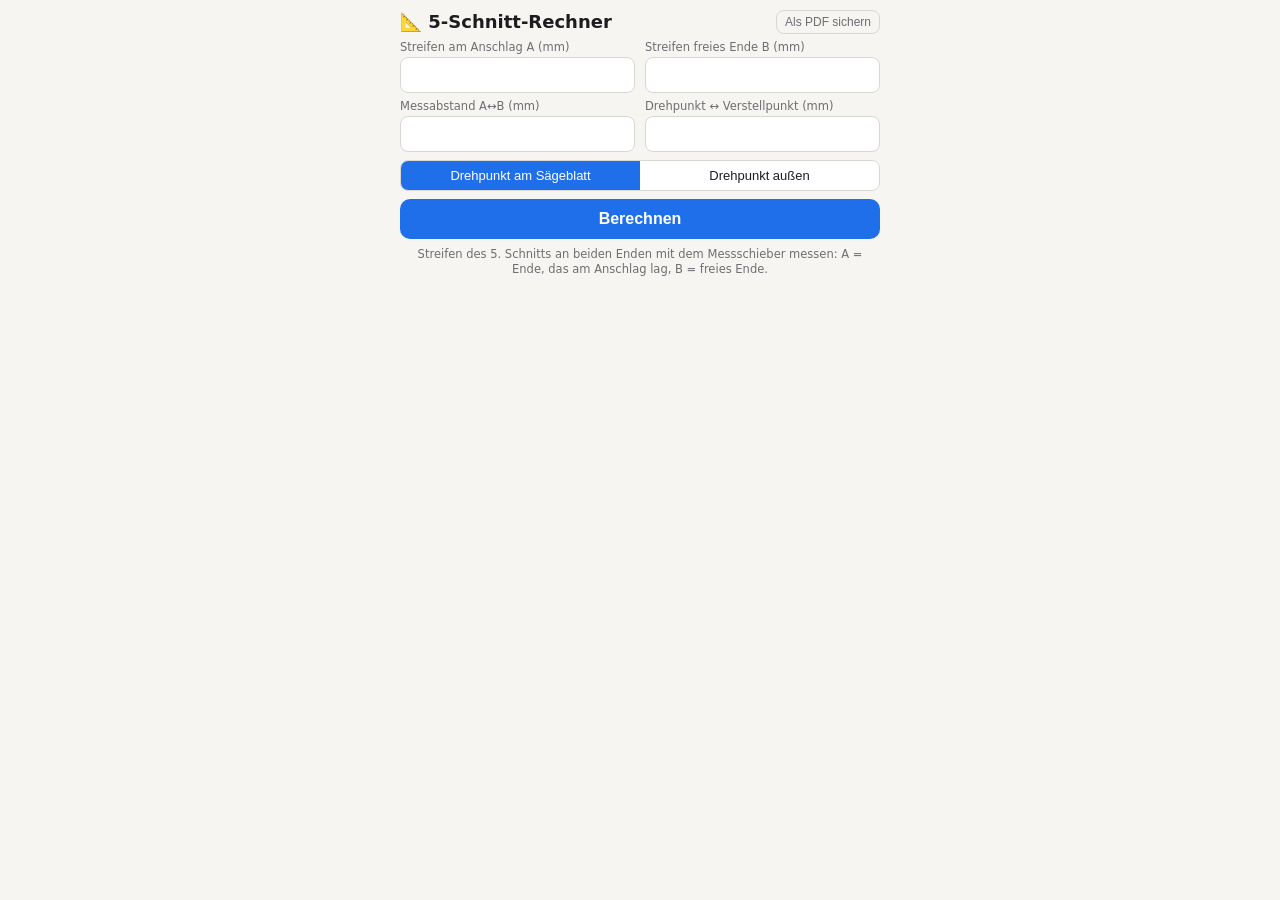
==== 5-cut/index.html @ 009a2e44 "index.html erstellen" ====
<!DOCTYPE html>
<html lang="de">
<head>
<meta charset="utf-8">
<meta name="viewport" content="width=device-width, initial-scale=1, viewport-fit=cover">
<title>5-Cut</title>
<meta name="tool-icon" content="📐">
<link rel="stylesheet" href="../print.css" media="print">
<style>
:root{--bg:#f6f5f2;--card:#fff;--tx:#1d1d1f;--mu:#6e6e73;--ln:#d9d7d2;--ac:#1f6feb;--ok:#1a7f37;--bad:#c62828;--wood:#ead5aa;--woodln:#b8955a;--fence:#5a5a5a;--blade:#d93025}
@media (prefers-color-scheme:dark){:root{--bg:#121212;--card:#1e1e1e;--tx:#f2f2f2;--mu:#9a9a9f;--ln:#333;--ac:#4c8dff;--ok:#3fb950;--bad:#ff6b6b;--wood:#6b5536;--woodln:#a88a5a;--fence:#9a9a9a;--blade:#ff5a4f}}
*{box-sizing:border-box}
body{margin:0;background:var(--bg);color:var(--tx);font:15px/1.3 -apple-system,system-ui,sans-serif;padding:max(10px,env(safe-area-inset-top)) 14px 14px}
main{max-width:480px;margin:0 auto}
header{display:flex;justify-content:space-between;align-items:center;margin-bottom:6px}
h1{font-size:18px;margin:0}
.ghost{background:none;border:1px solid var(--ln);color:var(--mu);border-radius:8px;padding:4px 8px;font-size:12px}
.grid{display:grid;grid-template-columns:1fr 1fr;gap:6px 10px}
label{font-size:11.5px;color:var(--mu);display:block}
input{width:100%;font-size:17px;padding:7px 8px;border:1px solid var(--ln);border-radius:8px;background:var(--card);color:var(--tx);margin-top:2px;-webkit-appearance:none}
.seg{display:flex;margin-top:8px;border:1px solid var(--ln);border-radius:8px;overflow:hidden}
.seg button{flex:1;border:0;background:var(--card);color:var(--tx);padding:7px 4px;font-size:13px}
.seg button.on{background:var(--ac);color:#fff}
.calc{width:100%;margin-top:8px;padding:11px;font-size:16px;font-weight:600;border:0;border-radius:10px;background:var(--ac);color:#fff}
.card{background:var(--card);border:1px solid var(--ln);border-radius:12px;padding:8px 10px;margin-top:8px}
.big{font-size:22px;font-weight:700}
.sub{font-size:12.5px;color:var(--mu)}
.dir{font-size:13.5px;font-weight:600}
svg{display:block;width:100%;height:auto}
.row{display:grid;grid-template-columns:1fr 1fr;gap:8px}
.row .card{margin-top:0;padding:6px 8px}
.cap{font-size:12.5px;text-align:center}
.cap b{font-size:14px}
.err{color:var(--bad)}
.okc{color:var(--ok)}
.hint{font-size:11.5px;color:var(--mu);margin-top:8px;text-align:center}
.printdate{display:none}
@media print{.printdate{display:block;font-size:12px;color:#666}.ghost,.calc{display:none}}
</style>
</head>
<body>
<main>
<header>
  <h1>📐 5-Schnitt-Rechner</h1>
  <button class="ghost" onclick="window.print()">Als PDF sichern</button>
</header>
<p class="printdate" id="printdate"></p>

<div class="grid">
  <div><label for="a">Streifen am Anschlag A (mm)</label><input id="a" type="text" inputmode="decimal" autocomplete="off"></div>
  <div><label for="b">Streifen freies Ende B (mm)</label><input id="b" type="text" inputmode="decimal" autocomplete="off"></div>
  <div><label for="l">Messabstand A↔B (mm)</label><input id="l" type="text" inputmode="decimal" autocomplete="off"></div>
  <div><label for="d">Drehpunkt ↔ Verstellpunkt (mm)</label><input id="d" type="text" inputmode="decimal" autocomplete="off"></div>
</div>
<div class="seg" id="seg">
  <button data-p="near">Drehpunkt am Sägeblatt</button>
  <button data-p="far">Drehpunkt außen</button>
</div>
<button class="calc" id="calc">Berechnen</button>

<div id="out"><p class="hint">Streifen des 5. Schnitts an beiden Enden mit dem Messschieber messen: A = Ende, das am Anschlag lag, B = freies Ende.</p></div>
</main>

<script>
const KEY='temptoy-fivecut';
const F=['a','b','l','d'];
let st={a:'',b:'',l:'',d:'',p:'near'};

function load(){
  try{const m=location.hash.match(/s=([^&]+)/);
    if(m){Object.assign(st,JSON.parse(decodeURIComponent(escape(atob(m[1])))));return;}}catch(e){}
  try{const s=localStorage.getItem(KEY);if(s)Object.assign(st,JSON.parse(s));}catch(e){}
}
function save(){
  const j=JSON.stringify(st);
  try{localStorage.setItem(KEY,j);}catch(e){}
  try{history.replaceState(null,'','#s='+btoa(unescape(encodeURIComponent(j))));}catch(e){}
}
const num=v=>parseFloat(String(v).trim().replace(',','.'));
const fmt=(x,n=4)=>x.toLocaleString('de-DE',{minimumFractionDigits:n,maximumFractionDigits:n});

function paintSeg(){document.querySelectorAll('#seg button').forEach(b=>b.classList.toggle('on',b.dataset.p===st.p));}

function fenceSvg(pNear,up,adjTxt){
  // Werkstück oben, Anschlag darunter, Sägeblatt rechts
  const y=86, bx=272, nearX=250, farX=30;
  const px=pNear?nearX:farX, ax=pNear?farX:nearX;
  const ay2=up?52:122;
  const gy=up?y-16:y+16;
  const lx=ax<150?ax+10:ax-10, anchor=ax<150?'start':'end';
  return `<svg viewBox="0 0 340 130" role="img" aria-label="Verstellrichtung">
  <defs><marker id="ar" markerWidth="8" markerHeight="8" refX="4" refY="4" orient="auto"><path d="M0,0 L8,4 L0,8 z" fill="var(--ac)"/></marker></defs>
  <rect x="20" y="28" width="${bx-24}" height="${y-6-28}" fill="var(--wood)" stroke="var(--woodln)"/>
  <text x="${(20+bx-4)/2}" y="50" text-anchor="middle" font-size="12" fill="var(--tx)" opacity=".7">Werkstück</text>
  <rect x="${bx-2}" y="6" width="6" height="118" fill="var(--blade)" rx="2"/>
  <text x="${bx+8}" y="18" font-size="11" fill="var(--blade)">Blatt</text>
  <rect x="14" y="${y-6}" width="${bx-18}" height="12" fill="var(--fence)" rx="2"/>
  <line x1="${px}" y1="${y}" x2="${ax}" y2="${gy}" stroke="var(--ac)" stroke-width="2" stroke-dasharray="5 4"/>
  <circle cx="${px}" cy="${y}" r="6" fill="var(--card)" stroke="var(--tx)" stroke-width="2"/>
  <text x="${px}" y="${y+24}" text-anchor="middle" font-size="11" fill="var(--tx)">Drehpunkt</text>
  <line x1="${ax}" y1="${y}" x2="${ax}" y2="${ay2}" stroke="var(--ac)" stroke-width="3" marker-end="url(#ar)"/>
  <text x="${lx}" y="${up?66:116}" text-anchor="${anchor}" font-size="13" font-weight="700" fill="var(--ac)">${adjTxt}</text>
</svg>`;
}

function devSvg(obtuse){
  const s=obtuse?20:-20;
  return `<svg viewBox="0 0 160 105" role="img" aria-label="Winkelabweichung">
  <polygon points="12,92 108,92 ${108+s},18 12,18" fill="var(--wood)" stroke="var(--woodln)"/>
  <line x1="108" y1="92" x2="108" y2="10" stroke="var(--mu)" stroke-dasharray="3 3"/>
  <line x1="108" y1="92" x2="${108+s}" y2="18" stroke="var(--bad)" stroke-width="2.5"/>
  <rect x="4" y="92" width="${120}" height="8" fill="var(--fence)" rx="1"/>
  <line x1="108" y1="14" x2="${108+s}" y2="14" stroke="var(--bad)" stroke-width="1.5"/>
  <text x="${108+s/2}" y="10" text-anchor="middle" font-size="10" fill="var(--bad)">Δ</text>
  <text x="${100}" y="88" text-anchor="end" font-size="9" fill="var(--mu)">${obtuse?'&gt; 90°':'&lt; 90°'}</text>
</svg>`;
}

function calc(){
  const A=num(st.a),B=num(st.b),L=num(st.l),D=num(st.d);
  const out=document.getElementById('out');
  if([A,B,L,D].some(isNaN)){out.innerHTML='<p class="hint err">Bitte alle vier Werte eingeben.</p>';return;}
  if(L<=0||D<=0){out.innerHTML='<p class="hint err">Messabstand und Drehpunktabstand müssen größer 0 sein.</p>';return;}
  const delta=A-B;            // >0: Streifen am Anschlag breiter
  const t=delta/(4*L);        // tan(Winkelfehler) je Schnitt
  const eDeg=Math.atan(t)*180/Math.PI;
  const adj=Math.abs(D*t);
  const d100=Math.abs(100*t), d1000=Math.abs(1000*t);
  if(adj<0.00005&&d1000<0.00005){
    out.innerHTML='<div class="card"><div class="big okc">✓ 90° – passt</div><div class="sub">Keine messbare Abweichung, nichts verstellen.</div></div>';return;
  }
  const pNear=st.p==='near';
  const obtuse=delta>0;       // Winkel am Werkstück > 90°
  const up=(obtuse===pNear);  // Verstellpunkt zum Werkstück hin
  const endName=pNear?'Äußeres Anschlagende':'Anschlagende am Sägeblatt';
  const dirTxt=up?'zum Werkstück hin':'vom Werkstück weg';
  const angTxt=fmt(90+eDeg)+'°';
  out.innerHTML=`
  <div class="card">
    <div class="sub">Anschlag verstellen um</div>
    <div class="big">${fmt(adj)} mm</div>
    <div class="dir">${endName} ${dirTxt}</div>
    ${fenceSvg(pNear,up,fmt(adj)+' mm')}
    <div class="sub">Winkel am Werkstück aktuell ${angTxt} (Fehler ${fmt(Math.abs(eDeg))}°) · Darstellung überhöht</div>
  </div>
  <div class="card" style="padding:6px 8px 8px">
    <div class="sub" style="margin-bottom:4px">Abweichung von 90° – Schnittkante läuft ${obtuse?'nach außen (Winkel stumpf)':'nach innen (Winkel spitz)'}</div>
    <div class="row">
      <div class="card">${devSvg(obtuse)}<div class="cap">auf 100 mm<br><b>${fmt(d100)} mm</b></div></div>
      <div class="card">${devSvg(obtuse)}<div class="cap">auf 1000 mm<br><b>${fmt(d1000)} mm</b></div></div>
    </div>
  </div>`;
}

load();
F.forEach(k=>{const el=document.getElementById(k);el.value=st[k]||'';
  el.addEventListener('input',()=>{st[k]=el.value;save();});});
document.querySelectorAll('#seg button').forEach(b=>b.addEventListener('click',()=>{st.p=b.dataset.p;paintSeg();save();}));
paintSeg();
document.getElementById('calc').addEventListener('click',()=>{document.activeElement.blur();calc();});
document.getElementById('printdate').textContent='Stand: '+new Date().toLocaleString('de-DE');
</script>
</body>
</html>
---- print.css ----
/* ============================================================
   TempToy · gemeinsames Drucklayout
   Liegt im Wurzelverzeichnis von lauwerk/TempToy.
   Einbindung in jeder Unterseite (z. B. /pizza/index.html):

     <link rel="stylesheet" href="../print.css" media="print">

   media="print" sorgt dafür, dass die Datei nur beim Drucken
   geladen wird und die Bildschirmansicht nicht beeinflusst.

   Erwartetes Klassen-Vokabular der Seiten:
     .wrap        äußerer Container
     .toolbar     Knopfleiste (wird im Druck ausgeblendet)
     .btn         Knöpfe (ausgeblendet)
     .card .bcard Ergebniskarten
     .verdict     Fazit-Kasten, .verdict.cool für kühle Variante
     .matrix      Tabellen
     .field       Beschriftung + Eingabe
     .val         Wertanzeige innerhalb einer Beschriftung
     .printonly   nur im Ausdruck sichtbar (Datumsstempel)
     .no-print    im Ausdruck ausblenden
   ============================================================ */

@page{ margin:14mm }

@media print{

  /* --- Papier statt Bildschirm --- */
  :root{
    --soot:#fff; --panel:#fff; --line:#C9C2B8;
    --chalk:#14110F; --muted:#5E564F; --ash:#3A342F;
    --flame:#0B5FA6; --flame-dim:#0B5FA6;
    --ember:#A8410F; --ember-dim:#A8410F;
  }
  html,body{ background:#fff !important; color:#14110F !important }
  body{ padding:0; font-size:11pt; line-height:1.45 }
  .wrap{ max-width:none }

  /* --- Bedienelemente raus --- */
  .toolbar,.btn,.no-print,#saveState{ display:none !important }
  input[type=range]{ display:none !important }
  button{ display:none !important }

  /* --- Eingabewerte als Text lesbar machen --- */
  .field label{ margin-bottom:0 }
  .field .val{ float:none; margin-left:6px; font-weight:700 }
  input[type=number],input[type=text]{
    border:none !important; background:none !important;
    color:#14110F !important; padding:2px; font-weight:700;
    -webkit-appearance:none; appearance:none;
  }

  /* --- nur im Ausdruck --- */
  .printonly{ display:block !important;
    font-family:'JetBrains Mono',ui-monospace,monospace;
    font-size:9pt; color:#5E564F; margin:8px 0 0 }

  /* --- Struktur --- */
  h1{ color:#14110F !important }
  h1 .b{ color:#0B5FA6 !important }
  h1 .o{ color:#A8410F !important }
  h2{ color:#5E564F !important; border-color:#C9C2B8 !important }
  .partlabel.obj{ background:#0B5FA6 !important; color:#fff !important }
  .partlabel.sub{ background:#A8410F !important; color:#fff !important }
  .partlabel.br { background:#3A342F !important; color:#fff !important }

  /* --- Blöcke nicht über Seitenumbrüche zerreißen --- */
  .card,.bcard,.verdict,figure,.brow,.part{
    break-inside:avoid; page-break-inside:avoid;
  }
  .card,.bcard{ background:#fff !important; border:1px solid #C9C2B8 !important }
  .big{ color:#0B5FA6 !important }
  .verdict{ background:#F7F5F1 !important; border-left-color:#A8410F !important }
  .verdict.cool{ border-left-color:#0B5FA6 !important }

  /* --- Balken und Füllstände --- */
  .brow .track,.tank .bar{ background:#F0EDE8 !important; border-color:#C9C2B8 !important }
  .brow .fill{ background:#A8410F !important }
  .tank .fill{ background:#0B5FA6 !important }

  /* --- Tabellen --- */
  .matrix td,.matrix th{ border-color:#C9C2B8 !important }
  .matrix th{ color:#5E564F !important }
  thead{ display:table-header-group }

  /* --- Fußzeile --- */
  footer{ color:#5E564F !important; border-color:#C9C2B8 !important }

  /* --- Farbflächen wirklich drucken --- */
  *{ -webkit-print-color-adjust:exact; print-color-adjust:exact }
}
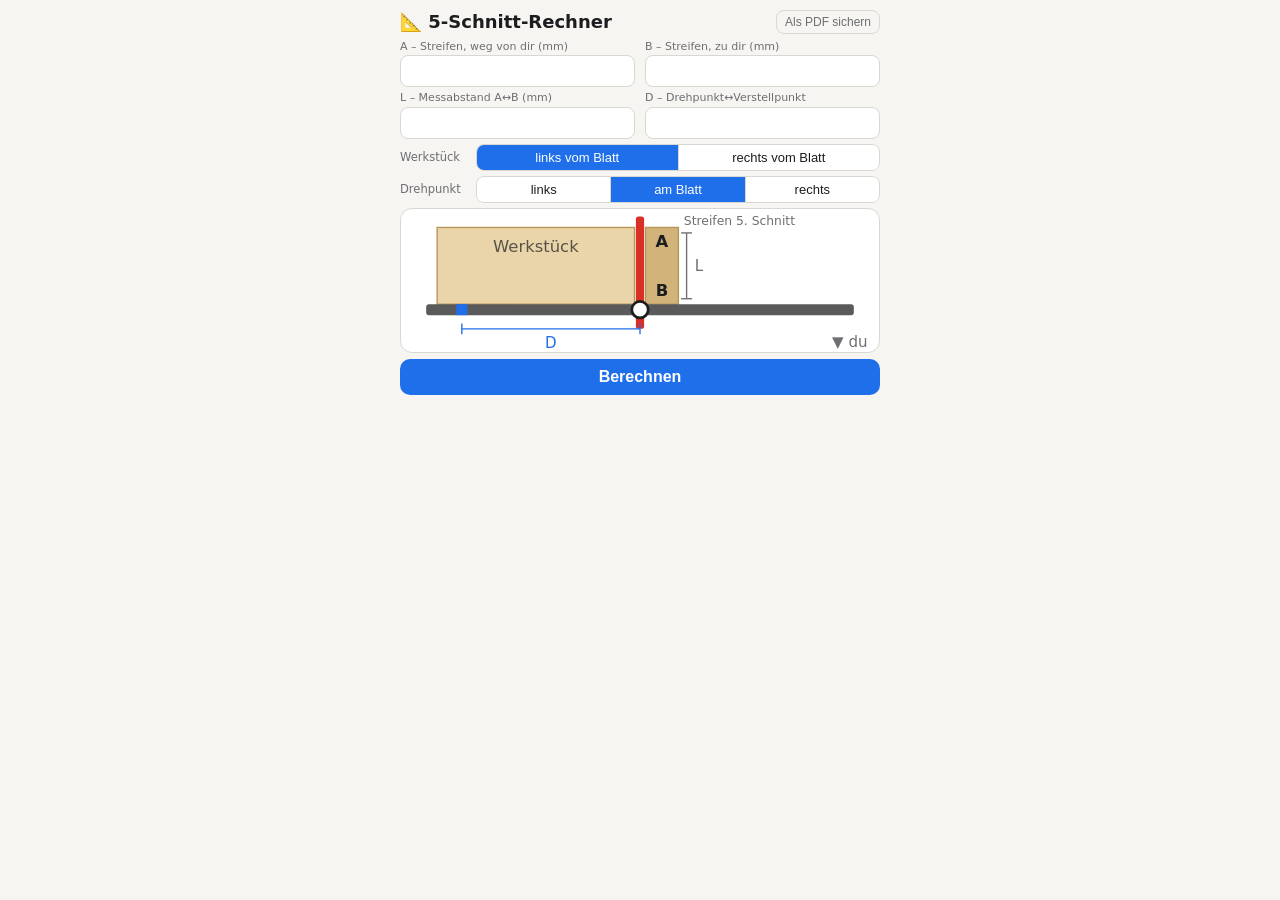
==== commit c64f42de: "index.html aktualisieren" ====
--- a/5-cut/index.html
+++ b/5-cut/index.html
@@ -3,33 +3,38 @@
 <head>
 <meta charset="utf-8">
 <meta name="viewport" content="width=device-width, initial-scale=1, viewport-fit=cover">
-<title>5-Cut</title>
+<title>5-Schnitt-Rechner</title>
 <meta name="tool-icon" content="📐">
 <link rel="stylesheet" href="../print.css" media="print">
 <style>
-:root{--bg:#f6f5f2;--card:#fff;--tx:#1d1d1f;--mu:#6e6e73;--ln:#d9d7d2;--ac:#1f6feb;--ok:#1a7f37;--bad:#c62828;--wood:#ead5aa;--woodln:#b8955a;--fence:#5a5a5a;--blade:#d93025}
-@media (prefers-color-scheme:dark){:root{--bg:#121212;--card:#1e1e1e;--tx:#f2f2f2;--mu:#9a9a9f;--ln:#333;--ac:#4c8dff;--ok:#3fb950;--bad:#ff6b6b;--wood:#6b5536;--woodln:#a88a5a;--fence:#9a9a9a;--blade:#ff5a4f}}
+:root{--bg:#f6f5f2;--card:#fff;--tx:#1d1d1f;--mu:#6e6e73;--ln:#d9d7d2;--ac:#1f6feb;--ok:#1a7f37;--bad:#c62828;--wood:#ead5aa;--woodln:#b8955a;--strip:#d2b47a;--fence:#5a5a5a;--blade:#d93025}
+@media (prefers-color-scheme:dark){:root{--bg:#121212;--card:#1e1e1e;--tx:#f2f2f2;--mu:#9a9a9f;--ln:#333;--ac:#4c8dff;--ok:#3fb950;--bad:#ff6b6b;--wood:#6b5536;--woodln:#a88a5a;--strip:#8a6d42;--fence:#9a9a9a;--blade:#ff5a4f}}
 *{box-sizing:border-box}
 body{margin:0;background:var(--bg);color:var(--tx);font:15px/1.3 -apple-system,system-ui,sans-serif;padding:max(10px,env(safe-area-inset-top)) 14px 14px}
 main{max-width:480px;margin:0 auto}
 header{display:flex;justify-content:space-between;align-items:center;margin-bottom:6px}
 h1{font-size:18px;margin:0}
 .ghost{background:none;border:1px solid var(--ln);color:var(--mu);border-radius:8px;padding:4px 8px;font-size:12px}
-.grid{display:grid;grid-template-columns:1fr 1fr;gap:6px 10px}
-label{font-size:11.5px;color:var(--mu);display:block}
-input{width:100%;font-size:17px;padding:7px 8px;border:1px solid var(--ln);border-radius:8px;background:var(--card);color:var(--tx);margin-top:2px;-webkit-appearance:none}
-.seg{display:flex;margin-top:8px;border:1px solid var(--ln);border-radius:8px;overflow:hidden}
-.seg button{flex:1;border:0;background:var(--card);color:var(--tx);padding:7px 4px;font-size:13px}
+.grid{display:grid;grid-template-columns:1fr 1fr;gap:4px 10px}
+label{font-size:11px;white-space:nowrap;overflow:hidden;text-overflow:ellipsis;color:var(--mu);display:block}
+input{width:100%;font-size:17px;padding:5px 8px;border:1px solid var(--ln);border-radius:8px;background:var(--card);color:var(--tx);margin-top:1px;-webkit-appearance:none}
+.opt{display:flex;align-items:center;gap:8px;margin-top:5px}
+.opt span{font-size:11.5px;color:var(--mu);width:68px;flex:none}
+.seg{display:flex;flex:1;border:1px solid var(--ln);border-radius:8px;overflow:hidden}
+.seg button{flex:1;border:0;background:var(--card);color:var(--tx);padding:5px 4px;font-size:13px}
+.seg button+button{border-left:1px solid var(--ln)}
 .seg button.on{background:var(--ac);color:#fff}
-.calc{width:100%;margin-top:8px;padding:11px;font-size:16px;font-weight:600;border:0;border-radius:10px;background:var(--ac);color:#fff}
-.card{background:var(--card);border:1px solid var(--ln);border-radius:12px;padding:8px 10px;margin-top:8px}
-.big{font-size:22px;font-weight:700}
+.calc{width:100%;margin-top:6px;padding:9px;font-size:16px;font-weight:600;border:0;border-radius:10px;background:var(--ac);color:#fff}
+.card{background:var(--card);border:1px solid var(--ln);border-radius:12px;padding:6px 10px;margin-top:6px}
+.big{font-size:21px;line-height:1.15;font-weight:700}
 .sub{font-size:12.5px;color:var(--mu)}
 .dir{font-size:13.5px;font-weight:600}
 svg{display:block;width:100%;height:auto}
+.inpic{margin-top:5px;padding:2px 6px}
+.row svg{height:58px}
 .row{display:grid;grid-template-columns:1fr 1fr;gap:8px}
 .row .card{margin-top:0;padding:6px 8px}
-.cap{font-size:12.5px;text-align:center}
+.cap{font-size:12px;text-align:center;line-height:1.2}
 .cap b{font-size:14px}
 .err{color:var(--bad)}
 .okc{color:var(--ok)}
@@ -47,29 +52,35 @@
 <p class="printdate" id="printdate"></p>
 
 <div class="grid">
-  <div><label for="a">Streifen am Anschlag A (mm)</label><input id="a" type="text" inputmode="decimal" autocomplete="off"></div>
-  <div><label for="b">Streifen freies Ende B (mm)</label><input id="b" type="text" inputmode="decimal" autocomplete="off"></div>
-  <div><label for="l">Messabstand A↔B (mm)</label><input id="l" type="text" inputmode="decimal" autocomplete="off"></div>
-  <div><label for="d">Drehpunkt ↔ Verstellpunkt (mm)</label><input id="d" type="text" inputmode="decimal" autocomplete="off"></div>
+  <div><label for="a">A – Streifen, weg von dir (mm)</label><input id="a" type="text" inputmode="decimal" autocomplete="off"></div>
+  <div><label for="b">B – Streifen, zu dir (mm)</label><input id="b" type="text" inputmode="decimal" autocomplete="off"></div>
+  <div><label for="l">L – Messabstand A↔B (mm)</label><input id="l" type="text" inputmode="decimal" autocomplete="off"></div>
+  <div><label for="d">D – Drehpunkt↔Verstellpunkt</label><input id="d" type="text" inputmode="decimal" autocomplete="off"></div>
 </div>
-<div class="seg" id="seg">
-  <button data-p="near">Drehpunkt am Sägeblatt</button>
-  <button data-p="far">Drehpunkt außen</button>
+<div class="opt"><span>Werkstück</span>
+  <div class="seg" data-k="w"><button data-v="L">links vom Blatt</button><button data-v="R">rechts vom Blatt</button></div>
 </div>
+<div class="opt"><span>Drehpunkt</span>
+  <div class="seg" data-k="p"><button data-v="L">links</button><button data-v="M">am Blatt</button><button data-v="R">rechts</button></div>
+</div>
+<div class="card inpic" id="inpic"></div>
 <button class="calc" id="calc">Berechnen</button>
 
-<div id="out"><p class="hint">Streifen des 5. Schnitts an beiden Enden mit dem Messschieber messen: A = Ende, das am Anschlag lag, B = freies Ende.</p></div>
+<div id="out"></div>
 </main>
 
 <script>
 const KEY='temptoy-fivecut';
 const F=['a','b','l','d'];
-let st={a:'',b:'',l:'',d:'',p:'near'};
+let st={a:'',b:'',l:'',d:'',w:'L',p:'M'};
 
 function load(){
-  try{const m=location.hash.match(/s=([^&]+)/);
-    if(m){Object.assign(st,JSON.parse(decodeURIComponent(escape(atob(m[1])))));return;}}catch(e){}
-  try{const s=localStorage.getItem(KEY);if(s)Object.assign(st,JSON.parse(s));}catch(e){}
+  let o=null;
+  try{const m=location.hash.match(/s=([^&]+)/);if(m)o=JSON.parse(decodeURIComponent(escape(atob(m[1]))));}catch(e){}
+  if(!o){try{const s=localStorage.getItem(KEY);if(s)o=JSON.parse(s);}catch(e){}}
+  if(o)Object.assign(st,o);
+  if(!['L','R'].includes(st.w))st.w='L';
+  if(!['L','M','R'].includes(st.p))st.p='M';
 }
 function save(){
   const j=JSON.stringify(st);
@@ -79,75 +90,108 @@
 const num=v=>parseFloat(String(v).trim().replace(',','.'));
 const fmt=(x,n=4)=>x.toLocaleString('de-DE',{minimumFractionDigits:n,maximumFractionDigits:n});
 
-function paintSeg(){document.querySelectorAll('#seg button').forEach(b=>b.classList.toggle('on',b.dataset.p===st.p));}
-
-function fenceSvg(pNear,up,adjTxt){
-  // Werkstück oben, Anschlag darunter, Sägeblatt rechts
-  const y=86, bx=272, nearX=250, farX=30;
-  const px=pNear?nearX:farX, ax=pNear?farX:nearX;
-  const ay2=up?52:122;
-  const gy=up?y-16:y+16;
-  const lx=ax<150?ax+10:ax-10, anchor=ax<150?'start':'end';
-  return `<svg viewBox="0 0 340 130" role="img" aria-label="Verstellrichtung">
-  <defs><marker id="ar" markerWidth="8" markerHeight="8" refX="4" refY="4" orient="auto"><path d="M0,0 L8,4 L0,8 z" fill="var(--ac)"/></marker></defs>
-  <rect x="20" y="28" width="${bx-24}" height="${y-6-28}" fill="var(--wood)" stroke="var(--woodln)"/>
-  <text x="${(20+bx-4)/2}" y="50" text-anchor="middle" font-size="12" fill="var(--tx)" opacity=".7">Werkstück</text>
-  <rect x="${bx-2}" y="6" width="6" height="118" fill="var(--blade)" rx="2"/>
-  <text x="${bx+8}" y="18" font-size="11" fill="var(--blade)">Blatt</text>
-  <rect x="14" y="${y-6}" width="${bx-18}" height="12" fill="var(--fence)" rx="2"/>
-  <line x1="${px}" y1="${y}" x2="${ax}" y2="${gy}" stroke="var(--ac)" stroke-width="2" stroke-dasharray="5 4"/>
-  <circle cx="${px}" cy="${y}" r="6" fill="var(--card)" stroke="var(--tx)" stroke-width="2"/>
-  <text x="${px}" y="${y+24}" text-anchor="middle" font-size="11" fill="var(--tx)">Drehpunkt</text>
-  <line x1="${ax}" y1="${y}" x2="${ax}" y2="${ay2}" stroke="var(--ac)" stroke-width="3" marker-end="url(#ar)"/>
-  <text x="${lx}" y="${up?66:116}" text-anchor="${anchor}" font-size="13" font-weight="700" fill="var(--ac)">${adjTxt}</text>
+// Seite des Verstellpunkts relativ zum Drehpunkt: +1 rechts, -1 links
+function adjSide(w,p){return p==='L'?1:p==='R'?-1:(w==='L'?-1:1);}
+
+/* Draufsicht: Sägeblatt senkrecht in der Mitte, Anschlag unten (bei dir),
+   Werkstück auf gewählter Seite, Abschnittstreifen auf der anderen Seite. */
+function sled(o){
+  const inp=o.mode==='in', top=12, bx=170;
+  const fy=inp?72:(o.up?78:52), H=inp?102:(o.up?96:100);
+  const P={L:40,M:bx,R:300}[o.p];
+  const s1=adjSide(o.w,o.p);
+  const AX=o.p==='M'?(s1<0?40:300):(o.p==='L'?300:40);
+  const wb=o.w==='L'?[22,bx-4]:[bx+4,318];
+  const sb=o.w==='L'?[bx+4,bx+28]:[bx-28,bx-4];
+  let s=`<svg viewBox="0 0 340 ${H}" role="img">
+  <defs><marker id="ar${o.mode}" markerWidth="8" markerHeight="8" refX="4" refY="4" orient="auto"><path d="M0,0 L8,4 L0,8 z" fill="var(--ac)"/></marker></defs>
+  <rect x="${wb[0]}" y="${top}" width="${wb[1]-wb[0]}" height="${fy-4-top}" fill="var(--wood)" stroke="var(--woodln)"/>
+  <text x="${(wb[0]+wb[1])/2}" y="${top+18}" text-anchor="middle" font-size="12" fill="var(--tx)" opacity=".7">Werkstück</text>`;
+  if(inp){
+    const sx=(sb[0]+sb[1])/2, lx=o.w==='L'?sb[1]+10:sb[0]-10, la=o.w==='L'?'start':'end';
+    s+=`<rect x="${sb[0]}" y="${top}" width="${sb[1]-sb[0]}" height="${fy-4-top}" fill="var(--strip)" stroke="var(--woodln)"/>
+    <text x="${sx}" y="${top+14}" text-anchor="middle" font-size="12" font-weight="700" fill="var(--tx)">A</text>
+    <text x="${sx}" y="${fy-10}" text-anchor="middle" font-size="12" font-weight="700" fill="var(--tx)">B</text>
+    <line x1="${lx-4}" y1="${top+4}" x2="${lx-4}" y2="${fy-8}" stroke="var(--mu)" stroke-width="1"/>
+    <line x1="${lx-8}" y1="${top+4}" x2="${lx}" y2="${top+4}" stroke="var(--mu)"/>
+    <line x1="${lx-8}" y1="${fy-8}" x2="${lx}" y2="${fy-8}" stroke="var(--mu)"/>
+    <text x="${o.w==='L'?lx+2:lx-10}" y="${(top+fy)/2+2}" text-anchor="${la}" font-size="11" fill="var(--mu)">L</text>
+    <text x="${o.w==='L'?sb[1]+4:sb[0]-4}" y="${top-2}" text-anchor="${o.w==='L'?'start':'end'}" font-size="9" fill="var(--mu)">Streifen 5. Schnitt</text>`;
+  }
+  s+=`<rect x="${bx-3}" y="4" width="6" height="${fy+10}" fill="var(--blade)" rx="2"/>
+  <rect x="14" y="${fy-4}" width="312" height="8" fill="var(--fence)" rx="2"/>`;
+  if(inp){
+    const dy=fy+14, mx=(P+AX)/2;
+    s+=`<line x1="${P}" y1="${dy}" x2="${AX}" y2="${dy}" stroke="var(--ac)"/>
+    <line x1="${P}" y1="${dy-4}" x2="${P}" y2="${dy+4}" stroke="var(--ac)"/>
+    <line x1="${AX}" y1="${dy-4}" x2="${AX}" y2="${dy+4}" stroke="var(--ac)"/>
+    <text x="${mx}" y="${dy+14}" text-anchor="middle" font-size="11" fill="var(--ac)">D</text>
+    <rect x="${AX-4}" y="${fy-4}" width="8" height="8" fill="var(--ac)"/>`;
+  }else{
+    const gy=o.up?fy-14:fy+14, ay2=o.up?fy-36:fy+34;
+    const tx=AX<150?AX+10:AX-10, ta=AX<150?'start':'end';
+    s+=`<line x1="${P}" y1="${fy}" x2="${AX}" y2="${gy}" stroke="var(--ac)" stroke-width="2" stroke-dasharray="5 4"/>
+    <line x1="${AX}" y1="${fy}" x2="${AX}" y2="${ay2}" stroke="var(--ac)" stroke-width="3" marker-end="url(#ar${o.mode})"/>
+    <text x="${tx}" y="${o.up?fy-20:fy+28}" text-anchor="${ta}" font-size="13" font-weight="700" fill="var(--ac)">${o.txt}</text>`;
+  }
+  s+=`<circle cx="${P}" cy="${fy}" r="6" fill="var(--card)" stroke="var(--tx)" stroke-width="2"/>
+  <text x="336" y="${H-3}" text-anchor="end" font-size="11" fill="var(--mu)">▼ du</text>
+  </svg>`;
+  return s;
+}
+
+function devSvg(obtuse,w){
+  const X=x=>w==='L'?x:160-x;
+  const s=obtuse?20:-20, e=108+s;
+  return `<svg viewBox="0 0 160 105" role="img" aria-label="Winkelabweichung">
+  <polygon points="${X(12)},92 ${X(108)},92 ${X(e)},18 ${X(12)},18" fill="var(--wood)" stroke="var(--woodln)"/>
+  <line x1="${X(108)}" y1="92" x2="${X(108)}" y2="10" stroke="var(--mu)" stroke-dasharray="3 3"/>
+  <line x1="${X(108)}" y1="92" x2="${X(e)}" y2="18" stroke="var(--bad)" stroke-width="2.5"/>
+  <rect x="${w==='L'?4:36}" y="92" width="120" height="8" fill="var(--fence)" rx="1"/>
+  <line x1="${X(108)}" y1="14" x2="${X(e)}" y2="14" stroke="var(--bad)" stroke-width="1.5"/>
+  <text x="${X(108+s/2)}" y="10" text-anchor="middle" font-size="10" fill="var(--bad)">Δ</text>
+  <text x="${X(100)}" y="88" text-anchor="${w==='L'?'end':'start'}" font-size="9" fill="var(--mu)">${obtuse?'&gt; 90°':'&lt; 90°'}</text>
 </svg>`;
 }
 
-function devSvg(obtuse){
-  const s=obtuse?20:-20;
-  return `<svg viewBox="0 0 160 105" role="img" aria-label="Winkelabweichung">
-  <polygon points="12,92 108,92 ${108+s},18 12,18" fill="var(--wood)" stroke="var(--woodln)"/>
-  <line x1="108" y1="92" x2="108" y2="10" stroke="var(--mu)" stroke-dasharray="3 3"/>
-  <line x1="108" y1="92" x2="${108+s}" y2="18" stroke="var(--bad)" stroke-width="2.5"/>
-  <rect x="4" y="92" width="${120}" height="8" fill="var(--fence)" rx="1"/>
-  <line x1="108" y1="14" x2="${108+s}" y2="14" stroke="var(--bad)" stroke-width="1.5"/>
-  <text x="${108+s/2}" y="10" text-anchor="middle" font-size="10" fill="var(--bad)">Δ</text>
-  <text x="${100}" y="88" text-anchor="end" font-size="9" fill="var(--mu)">${obtuse?'&gt; 90°':'&lt; 90°'}</text>
-</svg>`;
+function paint(){
+  document.querySelectorAll('.seg').forEach(g=>g.querySelectorAll('button').forEach(b=>b.classList.toggle('on',b.dataset.v===st[g.dataset.k])));
+  document.getElementById('inpic').innerHTML=sled({mode:'in',w:st.w,p:st.p});
 }
 
 function calc(){
   const A=num(st.a),B=num(st.b),L=num(st.l),D=num(st.d);
   const out=document.getElementById('out');
   if([A,B,L,D].some(isNaN)){out.innerHTML='<p class="hint err">Bitte alle vier Werte eingeben.</p>';return;}
-  if(L<=0||D<=0){out.innerHTML='<p class="hint err">Messabstand und Drehpunktabstand müssen größer 0 sein.</p>';return;}
-  const delta=A-B;            // >0: Streifen am Anschlag breiter
-  const t=delta/(4*L);        // tan(Winkelfehler) je Schnitt
+  if(L<=0||D<=0){out.innerHTML='<p class="hint err">L und D müssen größer 0 sein.</p>';return;}
+  const delta=B-A;                 // >0: Streifen am Anschlag (bei dir) breiter
+  const t=delta/(4*L);             // tan(Winkelfehler je Schnitt)
   const eDeg=Math.atan(t)*180/Math.PI;
-  const adj=Math.abs(D*t);
+  const phi=(st.w==='L'?1:-1)*t;   // Verdrehung Anschlag, gegen Uhrzeiger (von oben) positiv
+  const s1=adjSide(st.w,st.p);
+  const dy=s1*D*(-phi);            // >0: Verstellpunkt von dir weg
+  const adj=Math.abs(dy);
   const d100=Math.abs(100*t), d1000=Math.abs(1000*t);
   if(adj<0.00005&&d1000<0.00005){
     out.innerHTML='<div class="card"><div class="big okc">✓ 90° – passt</div><div class="sub">Keine messbare Abweichung, nichts verstellen.</div></div>';return;
   }
-  const pNear=st.p==='near';
-  const obtuse=delta>0;       // Winkel am Werkstück > 90°
-  const up=(obtuse===pNear);  // Verstellpunkt zum Werkstück hin
-  const endName=pNear?'Äußeres Anschlagende':'Anschlagende am Sägeblatt';
-  const dirTxt=up?'zum Werkstück hin':'vom Werkstück weg';
-  const angTxt=fmt(90+eDeg)+'°';
+  const up=dy>0;
+  const obtuse=delta>0;            // Winkel am Werkstück > 90°
+  const endName=s1>0?'Rechtes Anschlagende':'Linkes Anschlagende';
+  const dirTxt=up?'von dir weg':'zu dir hin';
   out.innerHTML=`
   <div class="card">
     <div class="sub">Anschlag verstellen um</div>
     <div class="big">${fmt(adj)} mm</div>
     <div class="dir">${endName} ${dirTxt}</div>
-    ${fenceSvg(pNear,up,fmt(adj)+' mm')}
-    <div class="sub">Winkel am Werkstück aktuell ${angTxt} (Fehler ${fmt(Math.abs(eDeg))}°) · Darstellung überhöht</div>
+    ${sled({mode:'out',w:st.w,p:st.p,up,txt:fmt(adj)+' mm'})}
+    <div class="sub">Winkel jetzt ${fmt(90+eDeg)}° · überhöht dargestellt</div>
   </div>
   <div class="card" style="padding:6px 8px 8px">
-    <div class="sub" style="margin-bottom:4px">Abweichung von 90° – Schnittkante läuft ${obtuse?'nach außen (Winkel stumpf)':'nach innen (Winkel spitz)'}</div>
+    <div class="sub" style="margin-bottom:4px">Abweichung von 90° – Kante läuft ${obtuse?'nach außen (stumpf)':'nach innen (spitz)'}</div>
     <div class="row">
-      <div class="card">${devSvg(obtuse)}<div class="cap">auf 100 mm<br><b>${fmt(d100)} mm</b></div></div>
-      <div class="card">${devSvg(obtuse)}<div class="cap">auf 1000 mm<br><b>${fmt(d1000)} mm</b></div></div>
+      <div class="card">${devSvg(obtuse,st.w)}<div class="cap">auf 100 mm<br><b>${fmt(d100)} mm</b></div></div>
+      <div class="card">${devSvg(obtuse,st.w)}<div class="cap">auf 1000 mm<br><b>${fmt(d1000)} mm</b></div></div>
     </div>
   </div>`;
 }
@@ -155,8 +199,8 @@
 load();
 F.forEach(k=>{const el=document.getElementById(k);el.value=st[k]||'';
   el.addEventListener('input',()=>{st[k]=el.value;save();});});
-document.querySelectorAll('#seg button').forEach(b=>b.addEventListener('click',()=>{st.p=b.dataset.p;paintSeg();save();}));
-paintSeg();
+document.querySelectorAll('.seg').forEach(g=>g.querySelectorAll('button').forEach(b=>b.addEventListener('click',()=>{st[g.dataset.k]=b.dataset.v;paint();save();})));
+paint();
 document.getElementById('calc').addEventListener('click',()=>{document.activeElement.blur();calc();});
 document.getElementById('printdate').textContent='Stand: '+new Date().toLocaleString('de-DE');
 </script>
